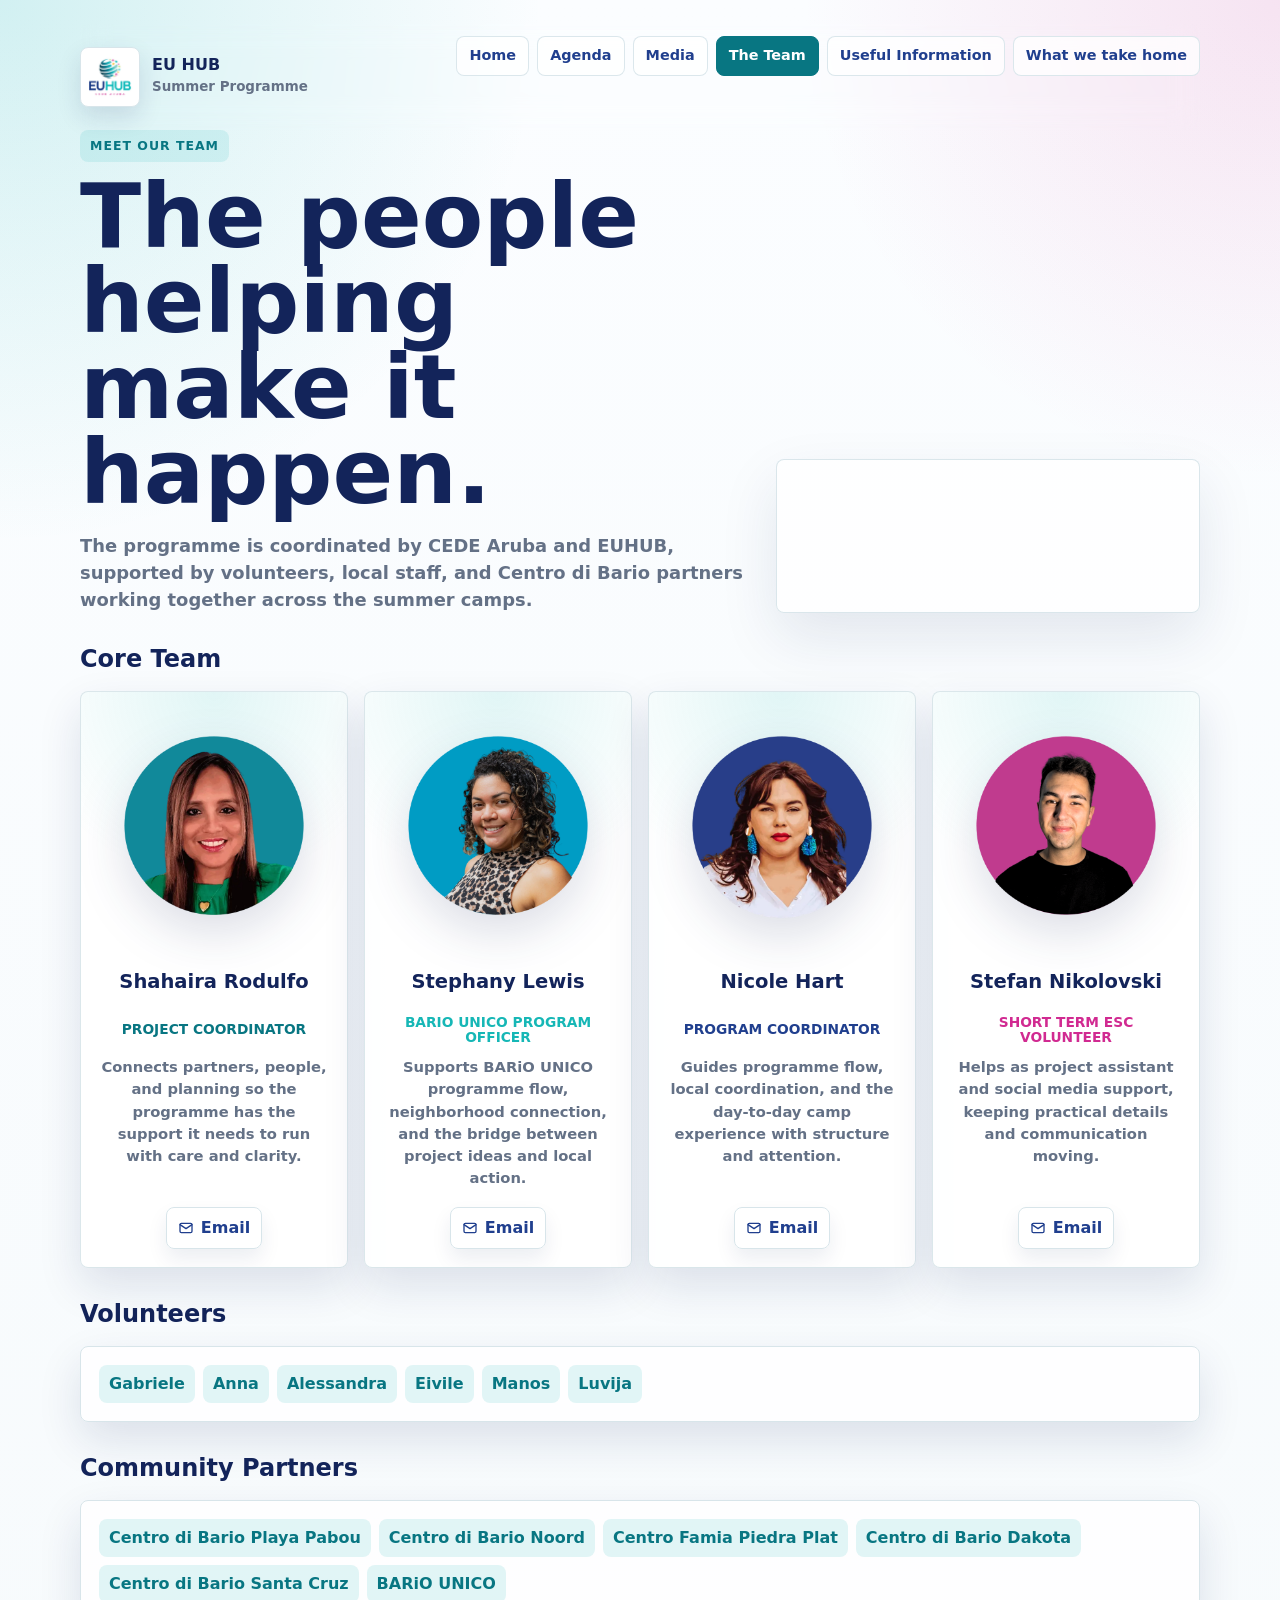
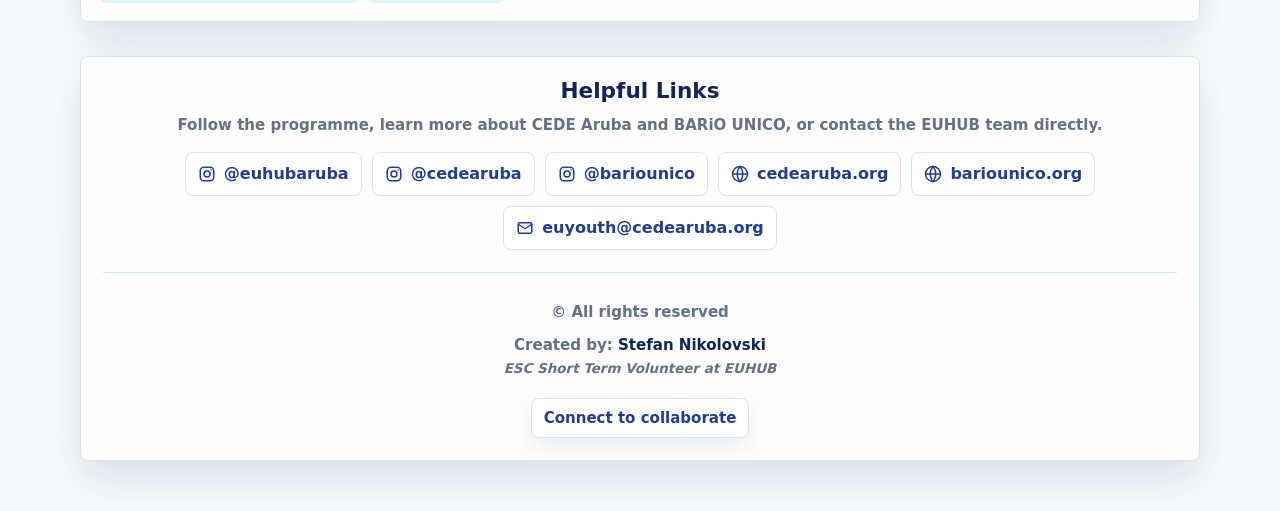
==== team.html @ ff3d8072 "Add files via upload V1" ====
<!doctype html>
<html lang="en">
<head>
  <meta charset="utf-8">
  <meta name="viewport" content="width=device-width, initial-scale=1">
  <link rel="icon" type="image/png" href="assets/favicon.png">
  <title>The Team | EU HUB Summer Programme</title>
  <link rel="stylesheet" href="assets/site-shared.css">
  <style>
    :root {
      --ink: #13245a;
      --muted: #647186;
      --line: #d8e5ea;
      --navy: #203f8e;
      --teal: #16b7b6;
      --teal-dark: #087682;
      --magenta: #d12a91;
      --amber: #f4b51f;
      --shadow: 0 18px 44px rgba(19, 36, 90, 0.12);
    }

    * {
      box-sizing: border-box;
    }

    body {
      margin: 0;
      min-height: 100vh;
      font-family: Inter, system-ui, -apple-system, BlinkMacSystemFont, "Segoe UI", sans-serif;
      color: var(--ink);
      background:
        radial-gradient(circle at top left, rgba(22, 183, 182, 0.18), transparent 34rem),
        radial-gradient(circle at top right, rgba(209, 42, 145, 0.12), transparent 30rem),
        linear-gradient(180deg, #fbfdff, #f6fafc);
      line-height: 1.5;
    }

    main {
      width: min(1120px, calc(100% - 32px));
      margin: 0 auto;
      padding: 24px 0 50px;
    }

    nav {
      display: flex;
      flex-wrap: wrap;
      gap: 8px;
      margin-bottom: 42px;
    }

    nav a {
      min-height: 38px;
      display: inline-flex;
      align-items: center;
      padding: 9px 12px;
      border: 1px solid var(--line);
      border-radius: 8px;
      background: rgba(255, 255, 255, 0.82);
      color: var(--navy);
      text-decoration: none;
      font-weight: 800;
    }

    nav a:hover,
    nav a.active {
      color: #fff;
      background: var(--teal-dark);
      border-color: var(--teal-dark);
    }

    .hero {
      display: grid;
      grid-template-columns: minmax(0, 1fr) minmax(260px, 0.62fr);
      gap: 22px;
      align-items: end;
      margin-bottom: 22px;
    }

    .eyebrow {
      width: fit-content;
      margin: 0 0 12px;
      padding: 7px 10px;
      border-radius: 8px;
      background: rgba(22, 183, 182, 0.12);
      color: var(--teal-dark);
      font-size: 0.78rem;
      font-weight: 900;
      letter-spacing: 0.08em;
      text-transform: uppercase;
    }

    h1 {
      margin: 0;
      font-size: clamp(2.6rem, 8vw, 5.6rem);
      line-height: 0.95;
    }

    .lead {
      margin: 18px 0 0;
      max-width: 720px;
      color: var(--muted);
      font-size: 1.12rem;
      font-weight: 650;
    }

    .team-note {
      padding: 18px;
      border-radius: 8px;
      border: 1px solid var(--line);
      background: #fff;
      box-shadow: var(--shadow);
    }

    .team-note strong {
      display: block;
      font-size: 1.1rem;
    }

    .team-note span {
      display: block;
      margin-top: 5px;
      color: var(--muted);
      font-weight: 650;
    }

    .section {
      margin-top: 28px;
    }

    .section h2 {
      margin: 0 0 14px;
      font-size: 1.5rem;
    }

    .grid {
      display: grid;
      grid-template-columns: repeat(4, minmax(0, 1fr));
      gap: 14px;
    }

    .card {
      min-height: 188px;
      display: grid;
      align-content: start;
      gap: 12px;
      padding: 18px;
      border: 1px solid var(--line);
      border-radius: 8px;
      background: #fff;
      box-shadow: var(--shadow);
    }

    .avatar {
      width: 54px;
      height: 54px;
      display: grid;
      place-items: center;
      border-radius: 8px;
      color: #fff;
      background: var(--navy);
      font-size: 1.18rem;
      font-weight: 900;
    }

    .card:nth-child(2) .avatar {
      background: var(--teal-dark);
    }

    .card:nth-child(3) .avatar {
      background: var(--magenta);
    }

    .card:nth-child(4) .avatar {
      background: #9b7a13;
    }

    .card h3 {
      margin: 0;
      font-size: 1.14rem;
    }

    .role {
      margin: -7px 0 0;
      color: var(--muted);
      font-size: 0.9rem;
      font-weight: 800;
    }

    .card p {
      margin: 0;
      color: var(--muted);
      font-size: 0.94rem;
      font-weight: 650;
    }

    .pill-list {
      display: flex;
      flex-wrap: wrap;
      gap: 8px;
      padding: 18px;
      border: 1px solid var(--line);
      border-radius: 8px;
      background: rgba(255, 255, 255, 0.84);
      box-shadow: var(--shadow);
    }

    .pill {
      display: inline-flex;
      align-items: center;
      min-height: 34px;
      padding: 7px 10px;
      border-radius: 8px;
      background: rgba(22, 183, 182, 0.12);
      color: var(--teal-dark);
      font-weight: 850;
    }

    .site-footer {
      margin-top: 34px;
      padding: 22px;
      border: 1px solid var(--line);
      border-radius: 8px;
      background: rgba(255, 255, 255, 0.84);
      box-shadow: var(--shadow);
    }

    .site-footer h2 {
      margin: 0;
      font-size: 1.35rem;
      line-height: 1.15;
    }

    .site-footer p {
      max-width: 740px;
      margin: 10px 0 0;
      color: var(--muted);
      font-size: 0.94rem;
      font-weight: 650;
    }

    .external-links {
      display: flex;
      flex-wrap: wrap;
      gap: 10px;
      margin-top: 16px;
    }

    .external-links a {
      display: inline-flex;
      align-items: center;
      min-height: 40px;
      padding: 9px 12px;
      border-radius: 8px;
      border: 1px solid var(--line);
      background: #fff;
      color: var(--navy);
      text-decoration: none;
      font-weight: 800;
    }

    .site-footer .note {
      max-width: none;
      white-space: nowrap;
    }

    .site-footer.shared-footer {
      text-align: center;
    }

    .site-footer.shared-footer .note {
      max-width: none;
      margin: 10px auto 0;
      white-space: nowrap;
    }

    .site-footer .external-links {
      justify-content: center;
    }

    .site-footer.shared-footer .external-links {
      width: 100%;
      justify-content: center;
      align-items: center;
    }

    .site-footer .external-links a {
      gap: 8px;
      justify-content: center;
    }

    .site-footer .external-links svg {
      width: 18px;
      height: 18px;
      flex: 0 0 auto;
      stroke: currentColor;
      stroke-width: 2;
      fill: none;
      stroke-linecap: round;
      stroke-linejoin: round;
    }

    .site-credit {
      margin-top: 22px;
      padding-top: 18px;
      border-top: 1px solid var(--line);
      text-align: center;
    }

    .site-footer.shared-footer .site-credit {
      text-align: center;
    }

    .creator-role {
      display: block;
      margin-top: 3px;
      font-size: 0.84rem;
      font-style: italic;
      font-weight: 600;
    }

    .collab-button {
      display: inline-flex;
      align-items: center;
      justify-content: center;
      margin-top: 8px;
      min-height: 38px;
      padding: 8px 12px;
      border: 1px solid var(--line);
      border-radius: 8px;
      background: #fff;
      color: var(--navy);
      box-shadow: 0 10px 20px rgba(19, 36, 90, 0.08);
      font-weight: 850;
      text-decoration: none;
    }

    .site-footer.shared-footer .site-credit {
      display: grid;
      justify-items: center;
    }

    .hero {
      grid-template-columns: minmax(0, 1.35fr) minmax(280px, 0.85fr);
      align-items: end;
      max-width: none;
    }

    .team-note {
      min-height: 154px;
      border: 1px solid rgba(216, 229, 234, 0.95);
      border-radius: 8px;
      background: rgba(255, 255, 255, 0.74);
      box-shadow: 0 24px 58px rgba(19, 36, 90, 0.1);
    }

    .team-grid {
      display: grid;
      grid-template-columns: repeat(4, minmax(0, 1fr));
      gap: 16px;
    }

    .team-card {
      position: relative;
      display: grid;
      grid-template-rows: auto 1fr;
      min-height: 440px;
      overflow: hidden;
      border: 1px solid rgba(216, 229, 234, 0.92);
      border-radius: 8px;
      background:
        radial-gradient(circle at 50% 0%, rgba(22, 183, 182, 0.13), transparent 12rem),
        rgba(255, 255, 255, 0.88);
      box-shadow: var(--shadow);
      transition: transform 180ms ease, box-shadow 180ms ease;
    }

    .team-card:hover {
      transform: translateY(-4px);
      box-shadow: 0 24px 52px rgba(19, 36, 90, 0.16);
    }

    .portrait-wrap {
      position: relative;
      display: grid;
      place-items: center;
      min-height: 250px;
      padding: 16px 14px 0;
    }

    .portrait-wrap::before {
      display: none;
    }

    .portrait-wrap img {
      position: relative;
      z-index: 1;
      width: min(238px, 94%);
      aspect-ratio: 1;
      object-fit: contain;
      filter: drop-shadow(0 18px 24px rgba(19, 36, 90, 0.15));
    }

    .team-body {
      display: grid;
      grid-template-rows: auto auto 1fr auto;
      align-content: start;
      gap: 10px;
      padding: 18px;
      text-align: center;
    }

    .team-body h3 {
      margin: 0;
      min-height: 2.7rem;
      display: grid;
      place-items: center;
      font-size: 1.22rem;
      line-height: 1.1;
    }

    .team-role {
      min-height: 2.05rem;
      display: grid;
      place-items: center;
      color: var(--accent, var(--teal-dark));
      font-size: 0.86rem;
      line-height: 1.12;
      font-weight: 900;
      text-transform: uppercase;
    }

    .team-body p {
      margin: 0;
      color: var(--muted);
      font-size: 0.92rem;
      font-weight: 650;
    }

    .mail-button {
      width: fit-content;
      margin: 8px auto 0;
      display: inline-flex;
      align-items: center;
      gap: 7px;
      min-height: 36px;
      padding: 8px 11px;
      border: 1px solid var(--line);
      border-radius: 8px;
      background: rgba(255, 255, 255, 0.72);
      color: var(--navy);
      text-decoration: none;
      font-weight: 850;
      box-shadow: 0 10px 20px rgba(19, 36, 90, 0.08);
    }

    .mail-button:hover {
      color: #fff;
      background: var(--teal-dark);
    }

    .mail-button svg {
      width: 16px;
      height: 16px;
      stroke: currentColor;
      stroke-width: 2;
      fill: none;
      stroke-linecap: round;
      stroke-linejoin: round;
    }

    @media (max-width: 920px) {
      .hero,
      .grid,
      .team-grid {
        grid-template-columns: 1fr 1fr;
      }
    }

    @media (max-width: 680px) {
      main {
        width: min(100% - 22px, 1120px);
      }

      .hero,
      .grid,
      .team-grid {
        grid-template-columns: 1fr;
      }

      .site-footer .note {
        white-space: normal;
      }

      .site-footer.shared-footer .note {
        white-space: normal;
      }
    }
  </style>
</head>
<body>
  <main>
    <div data-site-header data-active-page="team"></div>

    <section class="hero">
      <div>
        <p class="eyebrow">Meet our team</p>
        <h1>The people helping make it happen.</h1>
        <p class="lead">
          The programme is coordinated by CEDE Aruba and EUHUB, supported by volunteers, local staff, and Centro di Bario partners working together across the summer camps.
        </p>
      </div>
      <aside class="team-note" aria-hidden="true"></aside>
    </section>

    <section class="section">
      <h2>Core Team</h2>
      <div class="team-grid">
        <article class="team-card" style="--accent: var(--teal-dark);">
          <div class="portrait-wrap">
            <img src="assets/team-shahaira.png" alt="Shahaira Rodulfo">
          </div>
          <div class="team-body">
            <h3>Shahaira Rodulfo</h3>
            <div class="team-role">Project Coordinator</div>
            <p>Connects partners, people, and planning so the programme has the support it needs to run with care and clarity.</p>
            <a class="mail-button" href="mailto:euyouth@cedearuba.org">
              <svg viewBox="0 0 24 24" aria-hidden="true">
                <rect x="3" y="5" width="18" height="14" rx="2"></rect>
                <path d="m3 7 9 6 9-6"></path>
              </svg>
              Email
            </a>
          </div>
        </article>
        <article class="team-card" style="--accent: var(--teal);">
          <div class="portrait-wrap">
            <img src="assets/team-stephany.png" alt="Stephany Lewis">
          </div>
          <div class="team-body">
            <h3>Stephany Lewis</h3>
            <div class="team-role">BARiO UNICO Program Officer</div>
            <p>Supports BARiO UNICO programme flow, neighborhood connection, and the bridge between project ideas and local action.</p>
            <a class="mail-button" href="mailto:barionanunico@cedearuba.org">
              <svg viewBox="0 0 24 24" aria-hidden="true">
                <rect x="3" y="5" width="18" height="14" rx="2"></rect>
                <path d="m3 7 9 6 9-6"></path>
              </svg>
              Email
            </a>
          </div>
        </article>
        <article class="team-card" style="--accent: var(--navy);">
          <div class="portrait-wrap">
            <img src="assets/team-nicole.png" alt="Nicole Hart">
          </div>
          <div class="team-body">
            <h3>Nicole Hart</h3>
            <div class="team-role">Program Coordinator</div>
            <p>Guides programme flow, local coordination, and the day-to-day camp experience with structure and attention.</p>
            <a class="mail-button" href="mailto:nicole@cedearuba.org">
              <svg viewBox="0 0 24 24" aria-hidden="true">
                <rect x="3" y="5" width="18" height="14" rx="2"></rect>
                <path d="m3 7 9 6 9-6"></path>
              </svg>
              Email
            </a>
          </div>
        </article>
        <article class="team-card" style="--accent: var(--magenta);">
          <div class="portrait-wrap">
            <img src="assets/team-stefan.png" alt="Stefan Nikolovski">
          </div>
          <div class="team-body">
            <h3>Stefan Nikolovski</h3>
            <div class="team-role">Short Term ESC Volunteer</div>
            <p>Helps as project assistant and social media support, keeping practical details and communication moving.</p>
            <a class="mail-button" href="mailto:stefan.cedearuba@gmail.com">
              <svg viewBox="0 0 24 24" aria-hidden="true">
                <rect x="3" y="5" width="18" height="14" rx="2"></rect>
                <path d="m3 7 9 6 9-6"></path>
              </svg>
              Email
            </a>
          </div>
        </article>
      </div>
    </section>

    <section class="section">
      <h2>Volunteers</h2>
      <div class="pill-list">
        <span class="pill">Gabriele</span>
        <span class="pill">Anna</span>
        <span class="pill">Alessandra</span>
        <span class="pill">Eivile</span>
        <span class="pill">Manos</span>
        <span class="pill">Luvija</span>
      </div>
    </section>

    <section class="section">
      <h2>Community Partners</h2>
      <div class="pill-list">
        <span class="pill">Centro di Bario Playa Pabou</span>
        <span class="pill">Centro di Bario Noord</span>
        <span class="pill">Centro Famia Piedra Plat</span>
        <span class="pill">Centro di Bario Dakota</span>
        <span class="pill">Centro di Bario Santa Cruz</span>
        <span class="pill">BARiO UNICO</span>
      </div>
    </section>

    <div data-site-footer></div>
  </main>
  <script src="assets/site-components.js"></script>
</body>
</html>
---- assets/site-shared.css ----
:root {
  --ink: #13245a;
  --muted: #647186;
  --line: #d8e5ea;
  --navy: #203f8e;
  --teal-dark: #087682;
  --shadow: 0 18px 44px rgba(19, 36, 90, 0.12);
}

* {
  box-sizing: border-box;
}

body {
  margin: 0;
  min-height: 100vh;
  color: var(--ink);
  font-family: Inter, ui-sans-serif, system-ui, -apple-system, BlinkMacSystemFont, "Segoe UI", sans-serif;
  background:
    radial-gradient(circle at top left, rgba(22, 183, 182, 0.18), transparent 34rem),
    radial-gradient(circle at top right, rgba(209, 42, 145, 0.12), transparent 30rem),
    linear-gradient(180deg, #fbfdff, #f6fbfc);
  line-height: 1.5;
}

a {
  color: inherit;
}

.shell {
  width: min(1180px, calc(100% - 32px));
  margin: 0 auto;
  padding: 20px 0 44px;
}

.topbar {
  display: flex;
  align-items: center;
  justify-content: space-between;
  gap: 18px;
  position: sticky;
  top: 0;
  z-index: 20;
  padding: 12px 0;
  backdrop-filter: blur(14px);
}

.brand {
  display: flex;
  align-items: center;
  gap: 12px;
  min-width: 0;
  text-decoration: none;
}

.mark {
  width: 60px;
  height: 60px;
  display: grid;
  place-items: center;
  flex: 0 0 auto;
  padding: 6px;
  border: 1px solid var(--line);
  border-radius: 8px;
  background: #fff;
  box-shadow: 0 10px 24px rgba(19, 36, 90, 0.12);
}

.mark img,
.eu-cofunded {
  display: block;
}

.mark img {
  width: 100%;
  height: 100%;
  object-fit: contain;
}

.brand-text strong {
  display: block;
  font-size: 1rem;
  line-height: 1.05;
}

.brand-text span {
  display: block;
  margin-top: 3px;
  color: var(--muted);
  font-size: 0.84rem;
  font-weight: 700;
}

.nav {
  display: flex;
  align-items: center;
  justify-content: flex-end;
  gap: 8px;
  flex-wrap: wrap;
}

.nav a {
  display: inline-flex;
  align-items: center;
  min-height: 38px;
  padding: 8px 12px;
  border: 1px solid rgba(216, 229, 234, 0.9);
  border-radius: 8px;
  background: rgba(255, 255, 255, 0.76);
  color: var(--navy);
  text-decoration: none;
  font-size: 0.9rem;
  font-weight: 800;
}

.nav a:hover,
.nav a.active {
  color: #fff;
  border-color: var(--teal-dark);
  background: var(--teal-dark);
}

.eu-cofunded {
  width: min(190px, 20vw);
  margin: 10px 0 0 auto;
  padding: 6px 8px;
  border: 1px solid rgba(216, 229, 234, 0.9);
  border-radius: 8px;
  background: rgba(255, 255, 255, 0.82);
  box-shadow: 0 10px 22px rgba(19, 36, 90, 0.1);
}

.page-title {
  margin: 42px 0 0;
  font-size: clamp(2.4rem, 7vw, 5rem);
  line-height: 0.98;
}

.page-copy {
  max-width: 720px;
  color: var(--muted);
  font-size: 1.08rem;
  font-weight: 650;
}

.placeholder {
  margin-top: 26px;
  padding: 22px;
  border: 1px solid var(--line);
  border-radius: 8px;
  background: rgba(255, 255, 255, 0.84);
  box-shadow: var(--shadow);
}

.site-footer {
  margin-top: 38px;
  padding: 22px;
  border: 1px solid var(--line);
  border-radius: 8px;
  background: rgba(255, 255, 255, 0.84);
  box-shadow: var(--shadow);
}

.site-footer.shared-footer {
  text-align: center;
}

.site-footer h2 {
  margin: 0;
  font-size: 1.35rem;
  line-height: 1.15;
}

.note {
  max-width: none;
  color: var(--muted);
  font-size: 0.94rem;
  font-weight: 650;
  white-space: nowrap;
}

.site-footer.shared-footer .note {
  max-width: none;
  margin: 10px auto 0;
  white-space: nowrap;
}

.external-links {
  display: flex;
  flex-wrap: wrap;
  justify-content: center;
  gap: 10px;
  margin-top: 16px;
}

.site-footer.shared-footer .external-links {
  width: 100%;
  justify-content: center;
  align-items: center;
}

.external-links a {
  display: inline-flex;
  align-items: center;
  gap: 8px;
  min-height: 40px;
  padding: 9px 12px;
  border-radius: 8px;
  border: 1px solid var(--line);
  background: #fff;
  color: var(--navy);
  text-decoration: none;
  font-weight: 800;
}

.site-footer.shared-footer .external-links a {
  gap: 8px;
  justify-content: center;
}

.external-links svg {
  width: 18px;
  height: 18px;
  flex: 0 0 auto;
  stroke: currentColor;
  stroke-width: 2;
  fill: none;
  stroke-linecap: round;
  stroke-linejoin: round;
}

.site-credit {
  margin-top: 22px;
  padding-top: 18px;
  border-top: 1px solid var(--line);
  color: var(--muted);
  text-align: center;
  font-size: 0.92rem;
  font-weight: 650;
}

.site-footer.shared-footer .site-credit {
  text-align: center;
  display: grid;
  justify-items: center;
}

.site-credit p {
  margin: 5px 0 0;
}

.creator-name {
  color: var(--ink);
  font-weight: 850;
}

.creator-role {
  display: block;
  margin-top: 3px;
  font-size: 0.84rem;
  font-style: italic;
  font-weight: 600;
}

.collab-button {
  display: inline-flex;
  align-items: center;
  justify-content: center;
  margin-top: 8px;
  min-height: 38px;
  padding: 8px 12px;
  border: 1px solid var(--line);
  border-radius: 8px;
  background: #fff;
  color: var(--navy);
  box-shadow: 0 10px 20px rgba(19, 36, 90, 0.08);
  font-weight: 850;
  text-decoration: none;
}

.collab-button:hover {
  color: #fff;
  background: var(--teal-dark);
}

@media (max-width: 760px) {
  .topbar {
    flex-direction: column;
    align-items: flex-start;
    position: static;
  }

  .nav {
    justify-content: flex-start;
  }

  .eu-cofunded {
    width: min(180px, 58vw);
    margin: 8px 0 0;
  }

  .note {
    white-space: normal;
  }

  .site-footer.shared-footer .note {
    white-space: normal;
  }
}
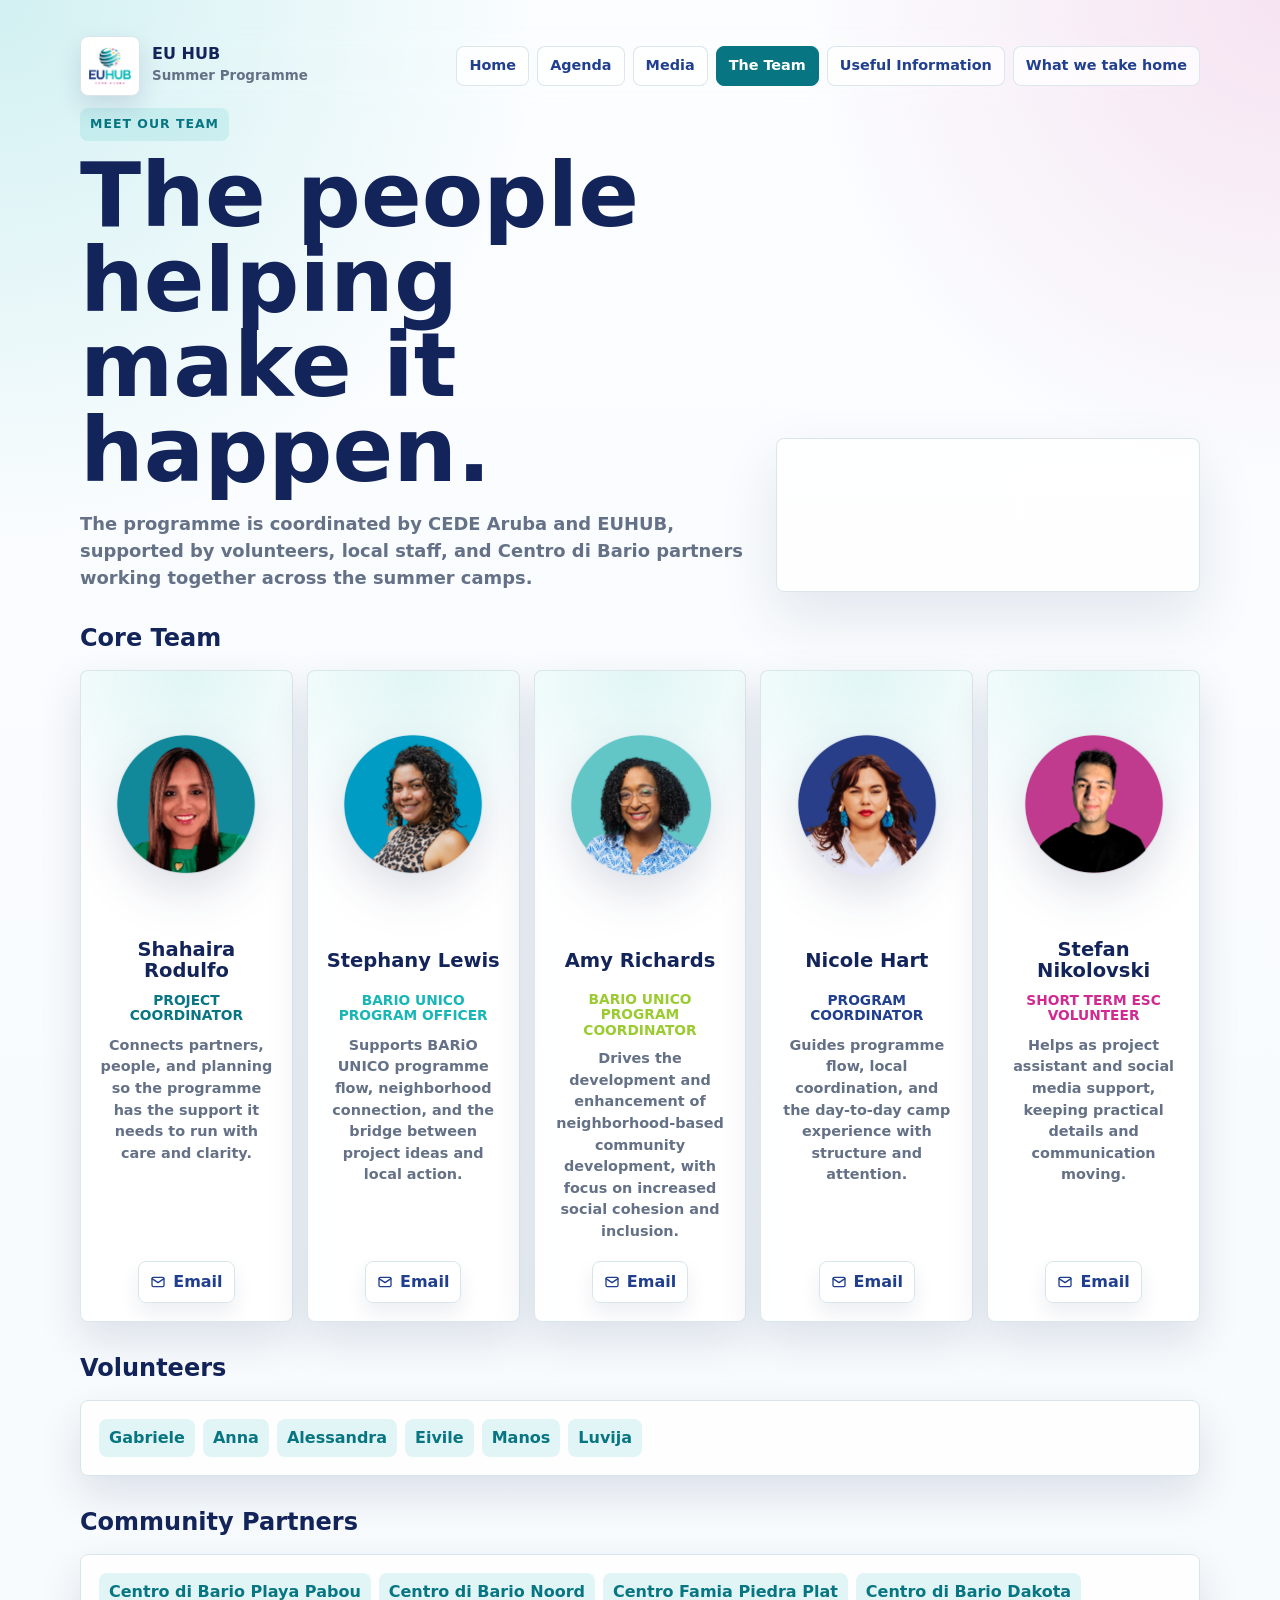
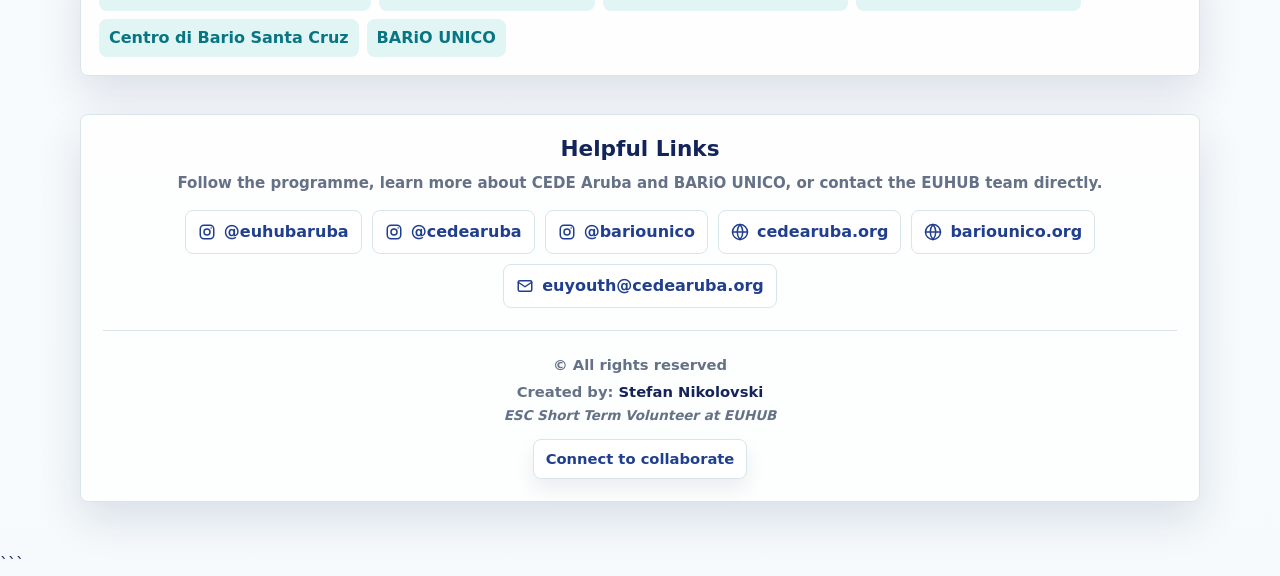
==== commit 6fa829ef: "Update team.html" ====
--- a/team.html
+++ b/team.html
@@ -16,6 +16,7 @@
       --teal-dark: #087682;
       --magenta: #d12a91;
       --amber: #f4b51f;
+      --lime: #9acb2f;
       --shadow: 0 18px 44px rgba(19, 36, 90, 0.12);
     }
 
@@ -41,36 +42,9 @@
       padding: 24px 0 50px;
     }
 
-    nav {
-      display: flex;
-      flex-wrap: wrap;
-      gap: 8px;
-      margin-bottom: 42px;
-    }
-
-    nav a {
-      min-height: 38px;
-      display: inline-flex;
-      align-items: center;
-      padding: 9px 12px;
-      border: 1px solid var(--line);
-      border-radius: 8px;
-      background: rgba(255, 255, 255, 0.82);
-      color: var(--navy);
-      text-decoration: none;
-      font-weight: 800;
-    }
-
-    nav a:hover,
-    nav a.active {
-      color: #fff;
-      background: var(--teal-dark);
-      border-color: var(--teal-dark);
-    }
-
     .hero {
       display: grid;
-      grid-template-columns: minmax(0, 1fr) minmax(260px, 0.62fr);
+      grid-template-columns: minmax(0, 1.35fr) minmax(280px, 0.85fr);
       gap: 22px;
       align-items: end;
       margin-bottom: 22px;
@@ -104,23 +78,11 @@
     }
 
     .team-note {
-      padding: 18px;
-      border-radius: 8px;
-      border: 1px solid var(--line);
-      background: #fff;
-      box-shadow: var(--shadow);
-    }
-
-    .team-note strong {
-      display: block;
-      font-size: 1.1rem;
-    }
-
-    .team-note span {
-      display: block;
-      margin-top: 5px;
-      color: var(--muted);
-      font-weight: 650;
+      min-height: 154px;
+      border: 1px solid rgba(216, 229, 234, 0.95);
+      border-radius: 8px;
+      background: rgba(255, 255, 255, 0.74);
+      box-shadow: 0 24px 58px rgba(19, 36, 90, 0.1);
     }
 
     .section {
@@ -132,231 +94,10 @@
       font-size: 1.5rem;
     }
 
-    .grid {
-      display: grid;
-      grid-template-columns: repeat(4, minmax(0, 1fr));
+    .team-grid {
+      display: grid;
+      grid-template-columns: repeat(5, minmax(0, 1fr));
       gap: 14px;
-    }
-
-    .card {
-      min-height: 188px;
-      display: grid;
-      align-content: start;
-      gap: 12px;
-      padding: 18px;
-      border: 1px solid var(--line);
-      border-radius: 8px;
-      background: #fff;
-      box-shadow: var(--shadow);
-    }
-
-    .avatar {
-      width: 54px;
-      height: 54px;
-      display: grid;
-      place-items: center;
-      border-radius: 8px;
-      color: #fff;
-      background: var(--navy);
-      font-size: 1.18rem;
-      font-weight: 900;
-    }
-
-    .card:nth-child(2) .avatar {
-      background: var(--teal-dark);
-    }
-
-    .card:nth-child(3) .avatar {
-      background: var(--magenta);
-    }
-
-    .card:nth-child(4) .avatar {
-      background: #9b7a13;
-    }
-
-    .card h3 {
-      margin: 0;
-      font-size: 1.14rem;
-    }
-
-    .role {
-      margin: -7px 0 0;
-      color: var(--muted);
-      font-size: 0.9rem;
-      font-weight: 800;
-    }
-
-    .card p {
-      margin: 0;
-      color: var(--muted);
-      font-size: 0.94rem;
-      font-weight: 650;
-    }
-
-    .pill-list {
-      display: flex;
-      flex-wrap: wrap;
-      gap: 8px;
-      padding: 18px;
-      border: 1px solid var(--line);
-      border-radius: 8px;
-      background: rgba(255, 255, 255, 0.84);
-      box-shadow: var(--shadow);
-    }
-
-    .pill {
-      display: inline-flex;
-      align-items: center;
-      min-height: 34px;
-      padding: 7px 10px;
-      border-radius: 8px;
-      background: rgba(22, 183, 182, 0.12);
-      color: var(--teal-dark);
-      font-weight: 850;
-    }
-
-    .site-footer {
-      margin-top: 34px;
-      padding: 22px;
-      border: 1px solid var(--line);
-      border-radius: 8px;
-      background: rgba(255, 255, 255, 0.84);
-      box-shadow: var(--shadow);
-    }
-
-    .site-footer h2 {
-      margin: 0;
-      font-size: 1.35rem;
-      line-height: 1.15;
-    }
-
-    .site-footer p {
-      max-width: 740px;
-      margin: 10px 0 0;
-      color: var(--muted);
-      font-size: 0.94rem;
-      font-weight: 650;
-    }
-
-    .external-links {
-      display: flex;
-      flex-wrap: wrap;
-      gap: 10px;
-      margin-top: 16px;
-    }
-
-    .external-links a {
-      display: inline-flex;
-      align-items: center;
-      min-height: 40px;
-      padding: 9px 12px;
-      border-radius: 8px;
-      border: 1px solid var(--line);
-      background: #fff;
-      color: var(--navy);
-      text-decoration: none;
-      font-weight: 800;
-    }
-
-    .site-footer .note {
-      max-width: none;
-      white-space: nowrap;
-    }
-
-    .site-footer.shared-footer {
-      text-align: center;
-    }
-
-    .site-footer.shared-footer .note {
-      max-width: none;
-      margin: 10px auto 0;
-      white-space: nowrap;
-    }
-
-    .site-footer .external-links {
-      justify-content: center;
-    }
-
-    .site-footer.shared-footer .external-links {
-      width: 100%;
-      justify-content: center;
-      align-items: center;
-    }
-
-    .site-footer .external-links a {
-      gap: 8px;
-      justify-content: center;
-    }
-
-    .site-footer .external-links svg {
-      width: 18px;
-      height: 18px;
-      flex: 0 0 auto;
-      stroke: currentColor;
-      stroke-width: 2;
-      fill: none;
-      stroke-linecap: round;
-      stroke-linejoin: round;
-    }
-
-    .site-credit {
-      margin-top: 22px;
-      padding-top: 18px;
-      border-top: 1px solid var(--line);
-      text-align: center;
-    }
-
-    .site-footer.shared-footer .site-credit {
-      text-align: center;
-    }
-
-    .creator-role {
-      display: block;
-      margin-top: 3px;
-      font-size: 0.84rem;
-      font-style: italic;
-      font-weight: 600;
-    }
-
-    .collab-button {
-      display: inline-flex;
-      align-items: center;
-      justify-content: center;
-      margin-top: 8px;
-      min-height: 38px;
-      padding: 8px 12px;
-      border: 1px solid var(--line);
-      border-radius: 8px;
-      background: #fff;
-      color: var(--navy);
-      box-shadow: 0 10px 20px rgba(19, 36, 90, 0.08);
-      font-weight: 850;
-      text-decoration: none;
-    }
-
-    .site-footer.shared-footer .site-credit {
-      display: grid;
-      justify-items: center;
-    }
-
-    .hero {
-      grid-template-columns: minmax(0, 1.35fr) minmax(280px, 0.85fr);
-      align-items: end;
-      max-width: none;
-    }
-
-    .team-note {
-      min-height: 154px;
-      border: 1px solid rgba(216, 229, 234, 0.95);
-      border-radius: 8px;
-      background: rgba(255, 255, 255, 0.74);
-      box-shadow: 0 24px 58px rgba(19, 36, 90, 0.1);
-    }
-
-    .team-grid {
-      display: grid;
-      grid-template-columns: repeat(4, minmax(0, 1fr));
-      gap: 16px;
     }
 
     .team-card {
@@ -385,10 +126,6 @@
       place-items: center;
       min-height: 250px;
       padding: 16px 14px 0;
-    }
-
-    .portrait-wrap::before {
-      display: none;
     }
 
     .portrait-wrap img {
@@ -432,7 +169,7 @@
     .team-body p {
       margin: 0;
       color: var(--muted);
-      font-size: 0.92rem;
+      font-size: 0.9rem;
       font-weight: 650;
     }
 
@@ -468,10 +205,36 @@
       stroke-linejoin: round;
     }
 
+    .pill-list {
+      display: flex;
+      flex-wrap: wrap;
+      gap: 8px;
+      padding: 18px;
+      border: 1px solid var(--line);
+      border-radius: 8px;
+      background: rgba(255, 255, 255, 0.84);
+      box-shadow: var(--shadow);
+    }
+
+    .pill {
+      display: inline-flex;
+      align-items: center;
+      min-height: 34px;
+      padding: 7px 10px;
+      border-radius: 8px;
+      background: rgba(22, 183, 182, 0.12);
+      color: var(--teal-dark);
+      font-weight: 850;
+    }
+
+    @media (max-width: 1100px) {
+      .team-grid {
+        grid-template-columns: repeat(3, minmax(0, 1fr));
+      }
+    }
+
     @media (max-width: 920px) {
-      .hero,
-      .grid,
-      .team-grid {
+      .hero {
         grid-template-columns: 1fr 1fr;
       }
     }
@@ -482,17 +245,8 @@
       }
 
       .hero,
-      .grid,
       .team-grid {
         grid-template-columns: 1fr;
-      }
-
-      .site-footer .note {
-        white-space: normal;
-      }
-
-      .site-footer.shared-footer .note {
-        white-space: normal;
       }
     }
   </style>
@@ -532,6 +286,7 @@
             </a>
           </div>
         </article>
+
         <article class="team-card" style="--accent: var(--teal);">
           <div class="portrait-wrap">
             <img src="assets/team-stephany.png" alt="Stephany Lewis">
@@ -549,6 +304,25 @@
             </a>
           </div>
         </article>
+
+        <article class="team-card" style="--accent: var(--lime);">
+          <div class="portrait-wrap">
+            <img src="assets/team-amy.png" alt="Amy Richards">
+          </div>
+          <div class="team-body">
+            <h3>Amy Richards</h3>
+            <div class="team-role">BARiO UNICO Program Coordinator</div>
+            <p>Drives the development and enhancement of neighborhood-based community development, with focus on increased social cohesion and inclusion.</p>
+            <a class="mail-button" href="mailto:barionanunico@cedearuba.org">
+              <svg viewBox="0 0 24 24" aria-hidden="true">
+                <rect x="3" y="5" width="18" height="14" rx="2"></rect>
+                <path d="m3 7 9 6 9-6"></path>
+              </svg>
+              Email
+            </a>
+          </div>
+        </article>
+
         <article class="team-card" style="--accent: var(--navy);">
           <div class="portrait-wrap">
             <img src="assets/team-nicole.png" alt="Nicole Hart">
@@ -566,6 +340,7 @@
             </a>
           </div>
         </article>
+
         <article class="team-card" style="--accent: var(--magenta);">
           <div class="portrait-wrap">
             <img src="assets/team-stefan.png" alt="Stefan Nikolovski">
@@ -615,3 +390,4 @@
   <script src="assets/site-components.js"></script>
 </body>
 </html>
+```
